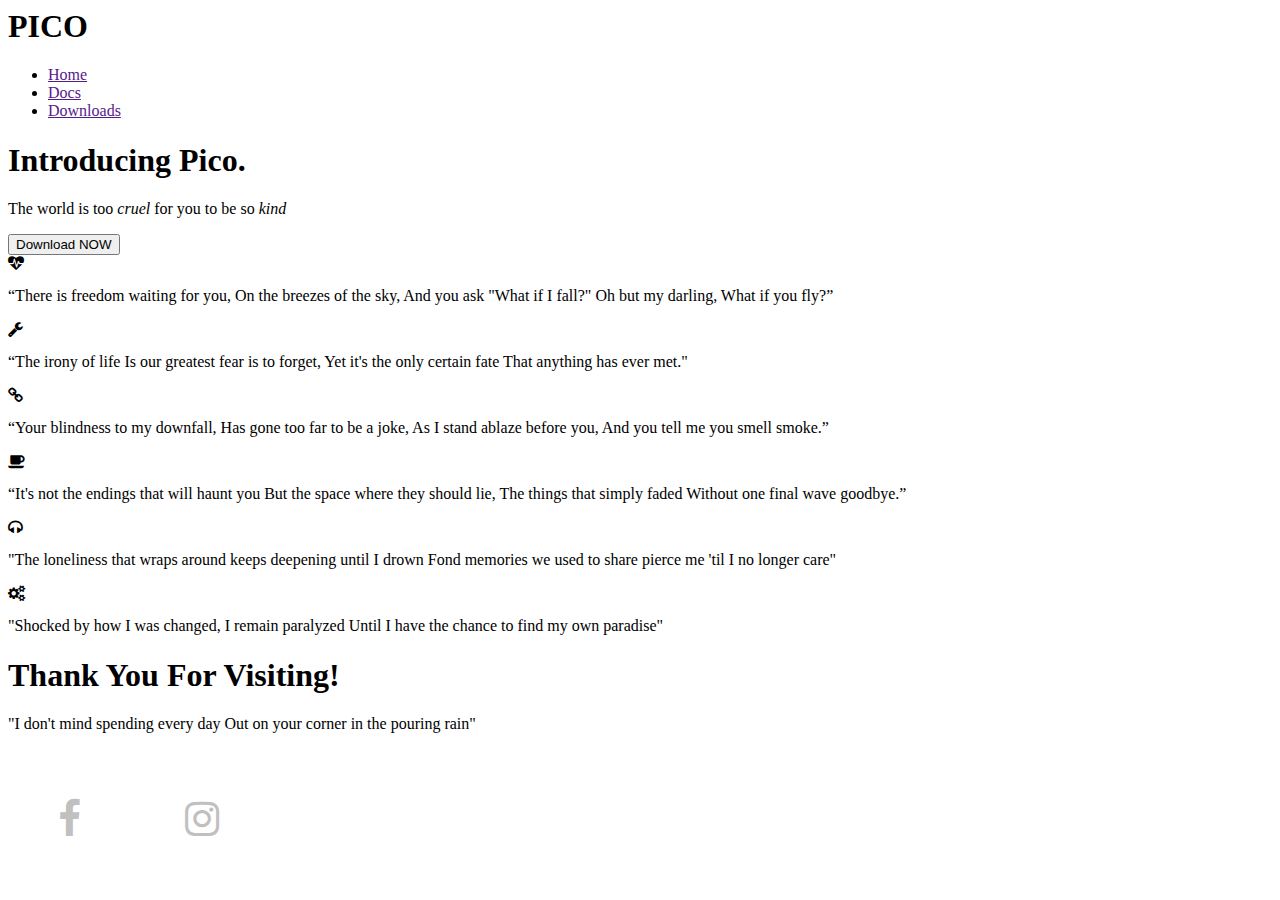
==== index.html @ c2686015 "Add files via upload" ====
<html>
<head>
    <title>Home</title>
    <link rel="stylesheet" href="css/stylesheet1.css">
    <link href="https://fonts.googleapis.com/css?family=Abel" rel="stylesheet">
    <link href="https://maxcdn.bootstrapcdn.com/font-awesome/4.7.0/css/font-awesome.min.css" rel="stylesheet">
    </head>
    <body>
    <div class="header">
        <div class="wrapper">
            <div class="logo"><h1>PICO</h1></div>
            <div class="menu">
            <ul>
                <li><a href="">Home</a></li>
                <li><a href="">Docs</a></li>
                <li><a href="">Downloads</a></li>
                </ul>
            </div>
        </div>
        </div>
    <div class="slider">
        <div class="wrapper">
        <h1>Introducing <span>Pico.</span></h1>
            <p>The world is too <i>cruel</i> for <span>you</span> to be so <i>kind</i></p>
            <button>Download NOW</button>
        </div>
        </div>
    <div class="content">
        <div class="wrapper">
        <div class="box"><i class="fa fa-heartbeat" aria-hidden="true"></i><p>“There is freedom waiting for you,
On the breezes of the sky,
And you ask "What if I fall?"
Oh but my darling,
What if you fly?” </p></div>
        <div class="box"><i class="fa fa-wrench" aria-hidden="true"></i><p>“The irony of life
Is our greatest fear is to forget,
Yet it's the only certain fate
That anything has ever met."</p></div>
        <div class="box"><i class="fa fa-link" aria-hidden="true"></i><p>“Your blindness to my downfall,
Has gone too far to be a joke,
As I stand ablaze before you,
And you tell me you smell smoke.” </p></div>
        <div class="box"><i class="fa fa-coffee" aria-hidden="true"></i><p>“It's not the endings that will haunt you
But the space where they should lie,
The things that simply faded
Without one final wave goodbye.” </p></div>
        <div class="box"><i class="fa fa-headphones" aria-hidden="true"></i><p>"The loneliness that wraps around keeps deepening until I drown
Fond memories we used to share pierce me 'til I no longer care"</p></div>
        <div class="box"><i class="fa fa-cogs" aria-hidden="true"></i><p>"Shocked by how I was changed, I remain paralyzed
Until I have the chance to find my own paradise"</p></div>
        </div>
        </div>
        <div class="foot">
        <h1>Thank You For <span>Visiting!</span></h1>
        <p>"I don't mind spending every day
Out on your corner in the pouring rain"</p>
           
            <i class="fa fa-facebook" aria-hidden="true" style="padding: 50px;font-size: 40px;color: silver;"></i>
           <i class="fa fa-instagram" aria-hidden="true" style="padding: 50px;font-size: 40px;color: silver;"></i>
        </div>
    </body>
</html>
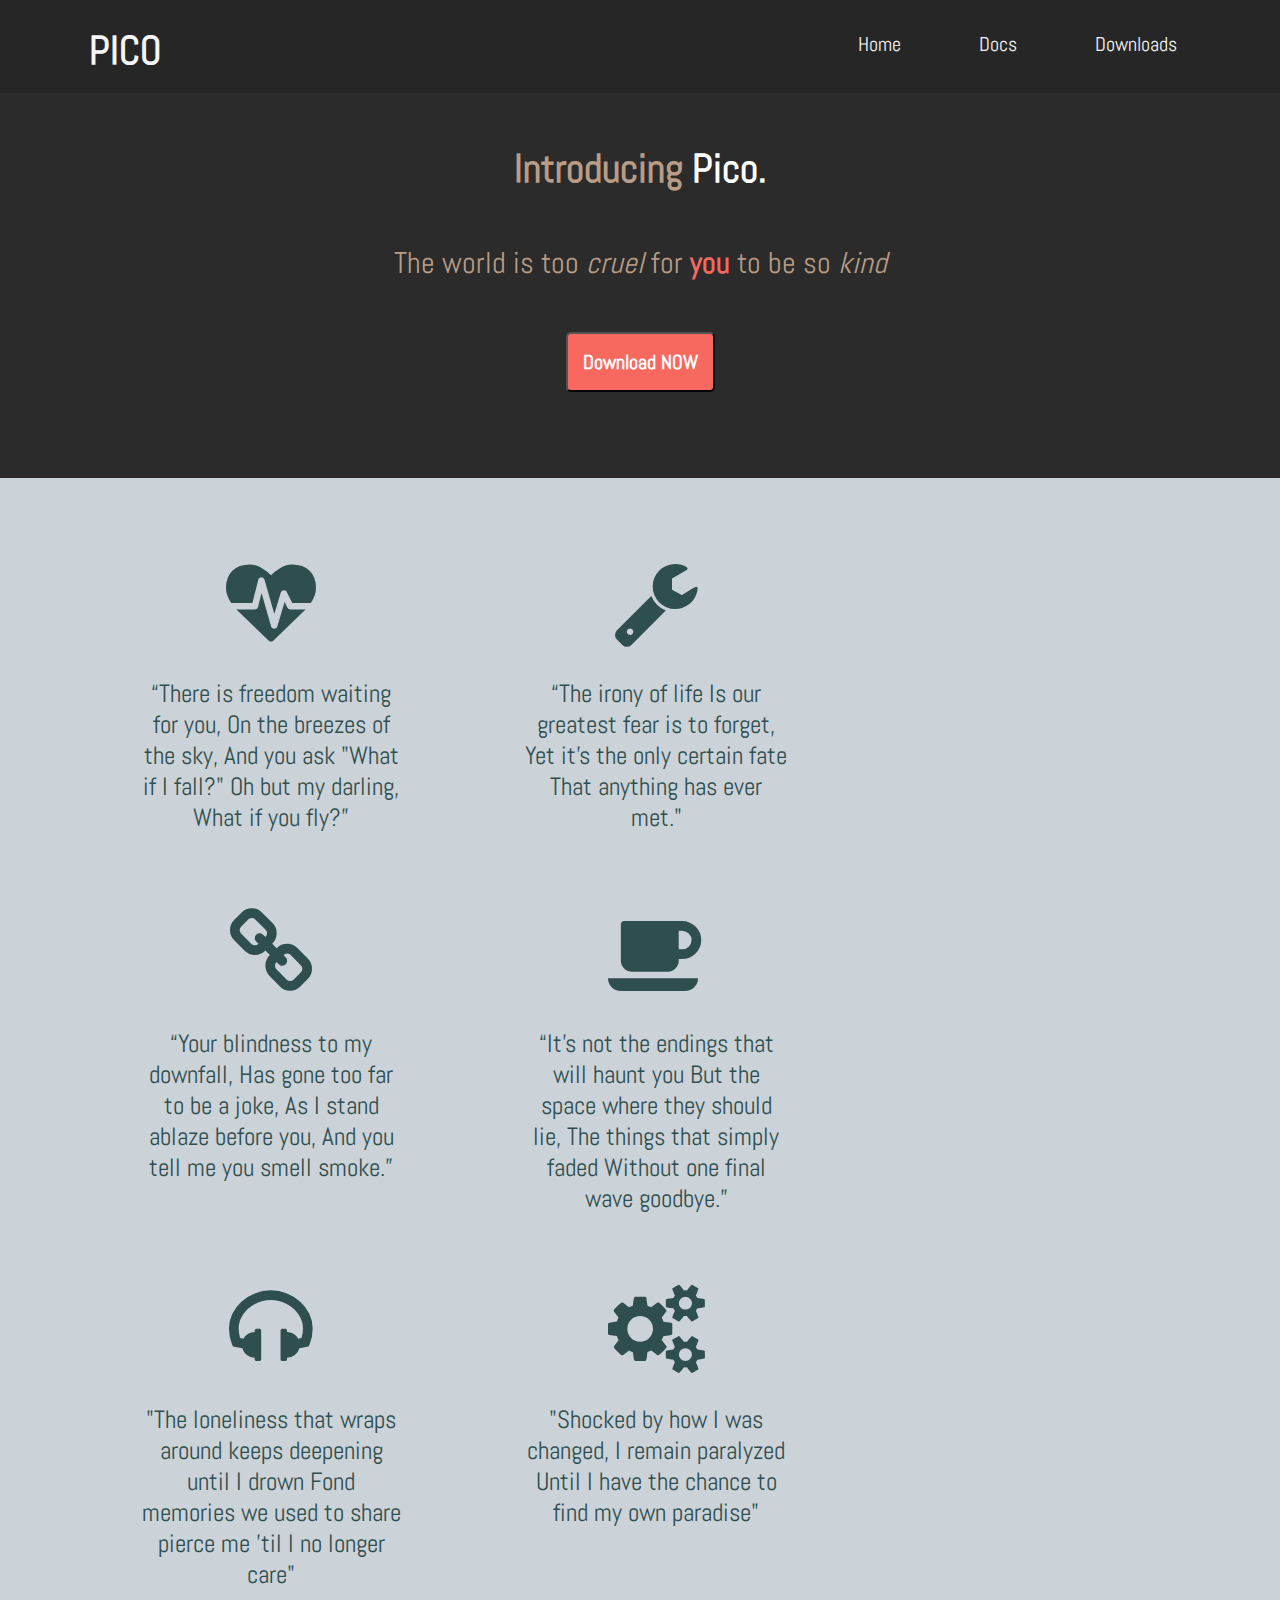
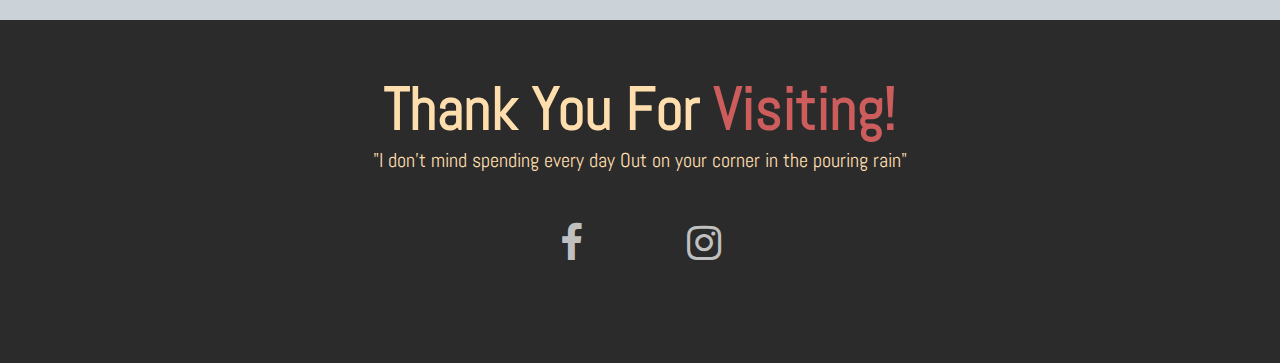
==== commit 9d17f214: "Update index.html" ====
--- a/index.html
+++ b/index.html
@@ -1,7 +1,7 @@
 <html>
 <head>
     <title>Home</title>
-    <link rel="stylesheet" href="css/stylesheet1.css">
+    <link rel="stylesheet" href="stylesheet1.css">
     <link href="https://fonts.googleapis.com/css?family=Abel" rel="stylesheet">
     <link href="https://maxcdn.bootstrapcdn.com/font-awesome/4.7.0/css/font-awesome.min.css" rel="stylesheet">
     </head>
@@ -59,4 +59,4 @@
            <i class="fa fa-instagram" aria-hidden="true" style="padding: 50px;font-size: 40px;color: silver;"></i>
         </div>
     </body>
-</html>+</html>
--- a/stylesheet1.css
+++ b/stylesheet1.css
@@ -0,0 +1,62 @@
+*{
+    margin: 0;
+    padding: 0;
+    font-family: 'Abel', sans-serif;
+}
+.header{
+    background-color: #262626;
+    min-height: 82px;
+}
+.wrapper{
+    width: 90%;
+    padding-left: 5%;
+}
+.logo{
+    padding: 25px;
+    width: 50px;
+    float: left;
+}
+.logo h1{color: whitesmoke;
+    font-size: 40px;
+}
+.menu{
+    min-height: 62px;
+    min-width: 265px;
+    padding-top: 31px;
+}
+.menu ul{float: right;}
+.menu ul li{list-style-type: none;float: left;}
+.menu ul li a{color: whitesmoke; text-decoration: none;padding: 39px;font-size: 20px;transition: 1s;}
+.menu ul li a:hover{color: red;}
+.slider{background-color: #2B2B2B;min-height: 285px;text-align: center;padding: 50px;}
+.slider h1{color: #B89C86;font-size: 40px;font-weight: bold;}
+.slider h1 span{color: white;font-size: 40px;font-weight: bold;}
+.slider p{color: #B89C86;padding: 50px;font-size: 30px;}
+.slider p span{color: #F7695F; font-weight: bolder;}
+.slider button{border-radius: 5px; color: white; font-weight: bold; background-color: #F7695F;padding: 15px;font-size: 20px;}
+.content{overflow: hidden;
+    min-height: 600px;
+    background-color: #CBD2D8;
+    padding-top: 40px;
+}
+.box{color: darkslategrey;
+    width: 23%;
+    min-height: 280px;
+    float: left;
+    margin-top: 10px;
+    margin-left: 30px;
+    margin-right: 30px;
+    transform: translate(15px);
+    text-align: center;
+    font-size: 90px;
+    padding: 30px;
+}
+.box p{font-size: 25px;padding-top: 30px;}
+.foot{text-align: center;
+    padding: 50px;
+    background-color: #2B2B2B;
+    color: navajowhite;
+}
+.foot h1{font-size: 60px;}
+.foot h1 span{color: indianred;}
+.foot p{font-size: 20px;}
